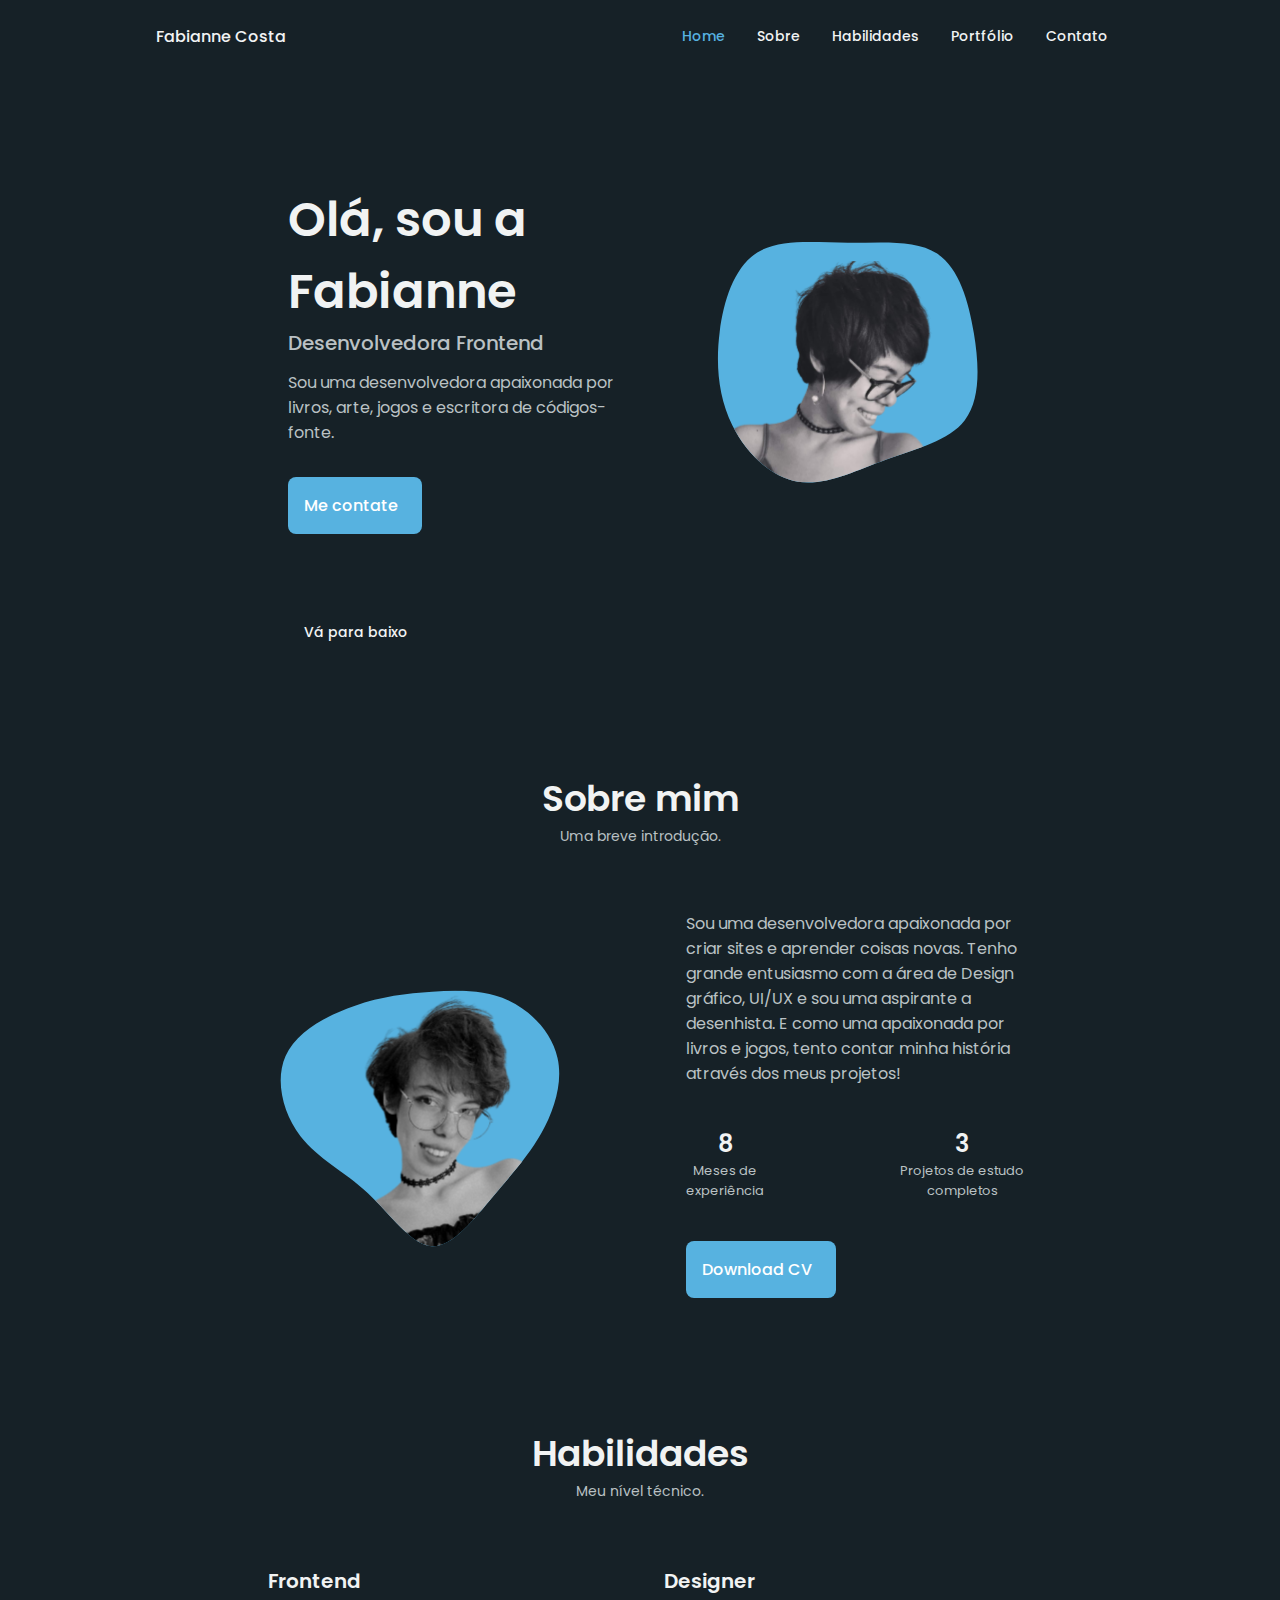
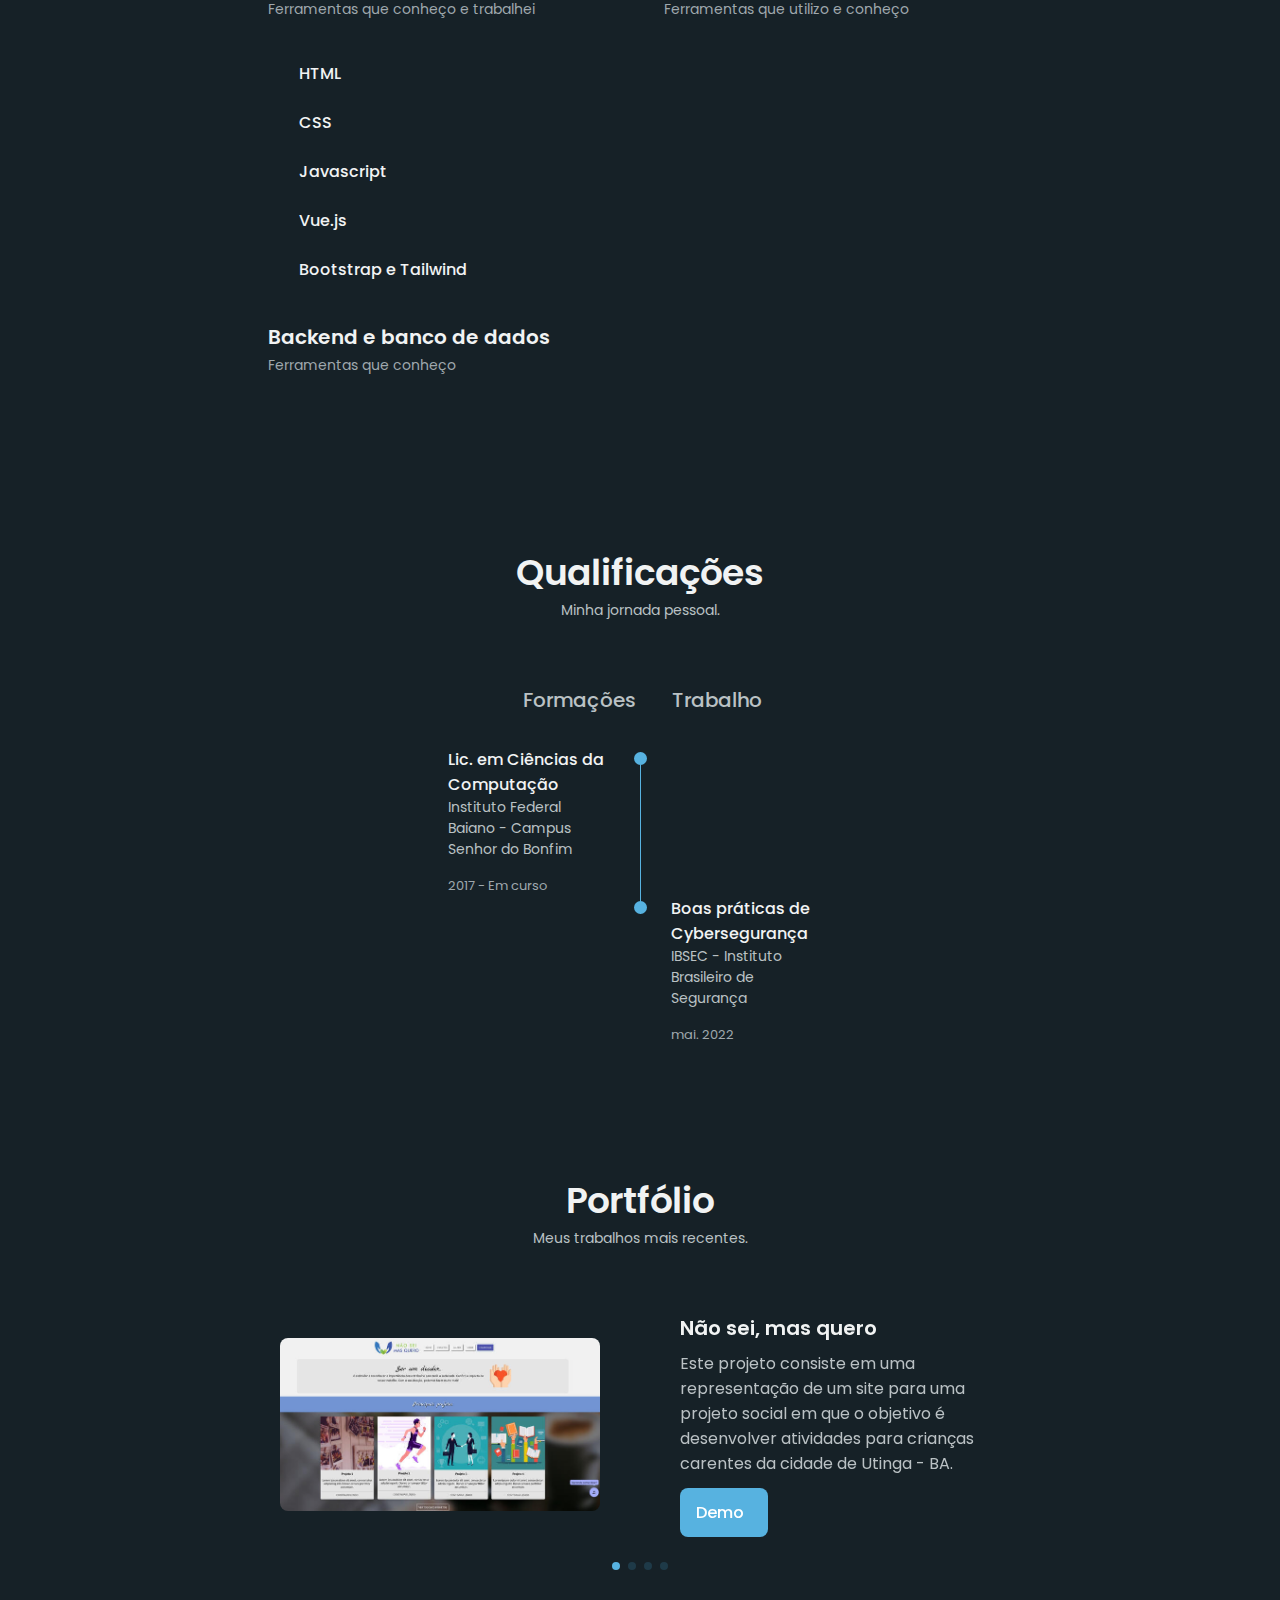
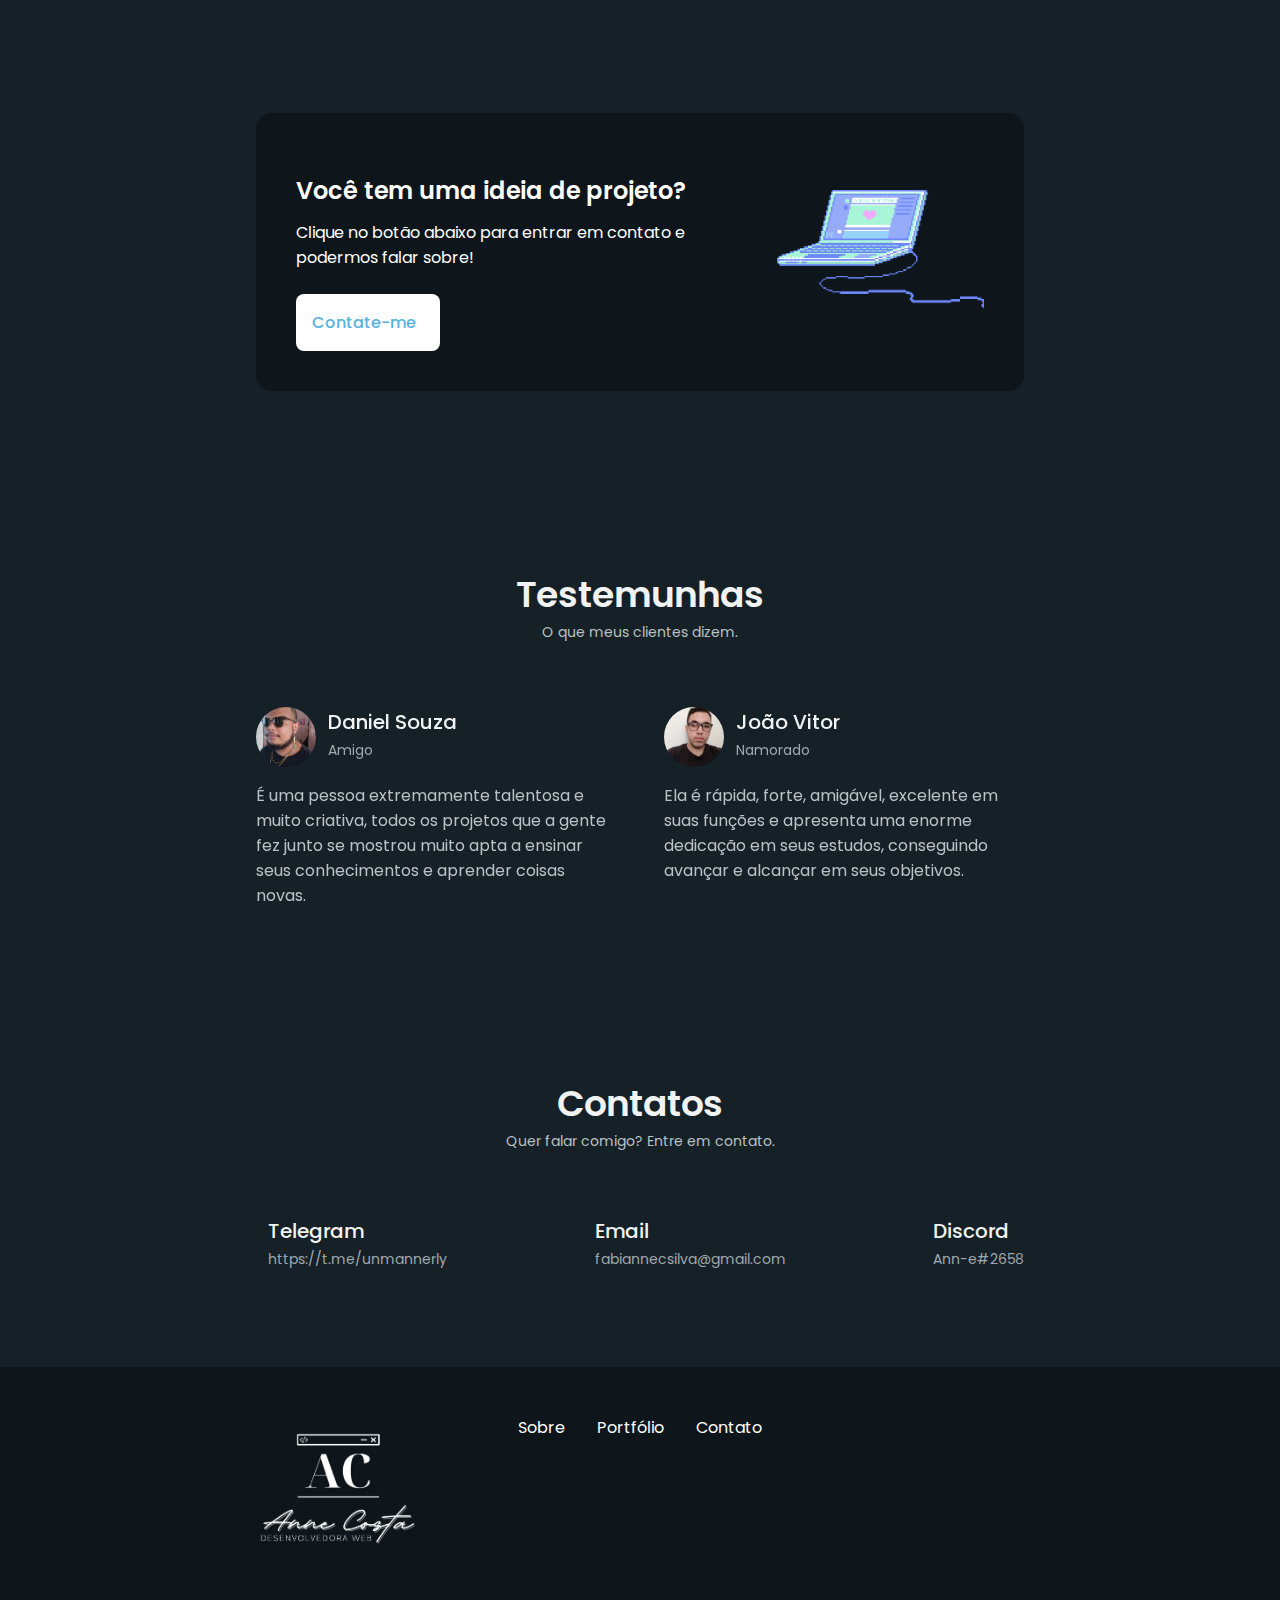
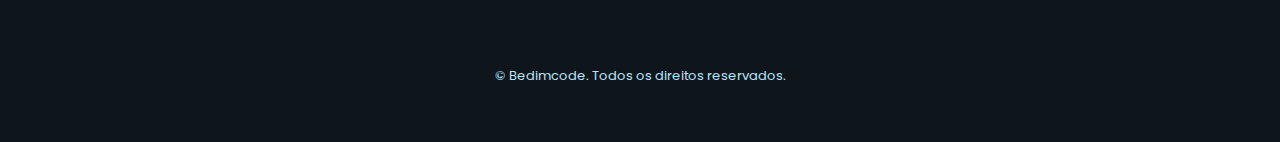
==== index.html @ c566b538 "fix: Atualizando meta tags" ====
<!DOCTYPE html>
    <html lang="pt-br">
    <head>
        <meta charset="UTF-8">
        <title>Anne Costa</title>
        <meta name="description" content="Sou uma desenvolvedora apaixonada por livros, arte, jogos e escritora de códigos-fonte.">

        <!-- Facebook Meta Tags -->
        <meta property="og:title" content="Anne Costa">
        <meta property="og:type" content="website">
        <meta property="og:url" content="https://annecosta.github.com/">
        <meta property="og:image" content="https://i.imgur.com/bu3W9GA.jpg">
        <meta property="og:description" content="Sou uma desenvolvedora apaixonada por livros, arte, jogos e escritora de códigos-fonte.">

        <!-- Twitter Meta Tags -->
        <meta name="twitter:card" content="summary">
        <meta property="twitter:site" content="@annemustlive">
        <meta name="twitter:title" content="Anne Costa">
        <meta name="twitter:description" content="Sou uma desenvolvedora apaixonada por livros, arte, jogos e escritora de códigos-fonte.">
        <meta property="twitter:creator" content="@annemustlive">
        <meta name="twitter:image" content="https://i.imgur.com/bu3W9GA.jpg">      
        
        <link rel="stylesheet" href="https://unicons.iconscout.com/release/v4.0.0/css/line.css">
        <link rel="stylesheet" href="assets/css/swiper-bundle.min.css">
        <link rel="stylesheet" href="assets/css/styles.css">
        <link rel="icon" href="assets/img/diamond.png">
    </head>
    <body>
        <!-- HEADER -->
        <header class="header" id="header">
            <nav class="nav container">
                <a href="#" class="nav__logo">
                    Fabianne Costa
                </a>

                <div class="nav__menu" id="nav-menu">
                    <ul class="nav__list grid">
                        <li class="nav__item">
                            <a href="#home" class="nav__link active-link">
                                <i class="uil uil-estate nav__icon"></i> Home
                            </a>
                        </li>
                        <li class="nav__item">
                            <a href="#about" class="nav__link">
                                <i class="uil uil-user nav__icon"></i> Sobre
                            </a>
                        </li>
                        <li class="nav__item">
                            <a href="#skills" class="nav__link">
                                <i class="uil uil-file-alt nav__icon"></i> Habilidades
                            </a>
                        </li>
                        <li class="nav__item">
                            <a href="#portfolio" class="nav__link">
                                <i class="uil uil-scenery nav__icon"></i> Portfólio
                            </a>
                        </li>
                        <li class="nav__item">
                            <a href="#contact" class="nav__link">
                                <i class="uil uil-message nav__icon"></i> Contato
                            </a>
                        </li>
                    </ul>
                    <i class="uil uil-times nav__close" id="nav-close"></i>
                </div>

                <div class="nav__btns">
                    <i class="uil uil-lamp change-theme" id="theme-button"></i>
                    <div class="nav__toggle" id="nav-toggle">
                        <i class="uil uil-apps"></i>
                    </div>
                </div>
            </nav>
        </header>

        <!-- MAIN -->
        <main class="main">
            <!-- HOME -->
            <section class="home section" id="home">
                <div class="home__container container grid">
                    <div class="home__content grid">
                        <div class="home__social">
                            <a href="https://linkedin.com/in/fabiannecosta" target="_blank" rel="noopener noreferrer" class="home__social-icon">
                                <i class="uil uil-linkedin-alt"></i>
                            </a>
                            <a href="https://github.com/annecosta" target="_blank" rel="noopener noreferrer" class="home__social-icon">
                                <i class="uil uil-github-alt"></i>
                            </a>
                        </div>

                        <div class="home__img">
                            <svg class="home__blob" viewBox="0 0 200 200" xmlns="http://www.w3.org/2000/svg">
                                <defs>
                                    <pattern id="pattern0" height="1" width="1">
                                        <image height="100%" class="home__blob-img" x='8' y='-18' xlink:href="assets/img/me3.png"/>
                                    </pattern>
                                </defs>
                                <g>
                                    <path d="M55.7,-64C69.3,-55,75.3,-34.7,78.7,-14.1C82.1,6.5,82.7,27.3,73,40.1C63.2,53,43,57.7,23.6,64.8C4.2,71.9,-14.4,81.4,-31.4,78.6C-48.4,75.7,-63.8,60.7,-72.4,43.1C-81,25.5,-82.8,5.3,-80.2,-15C-77.7,-35.3,-70.8,-55.8,-56.7,-64.7C-42.6,-73.5,-21.3,-70.9,-0.1,-70.8C21.1,-70.7,42.2,-73,55.7,-64Z" transform="translate(100 100)" /> 
                                </g>
                                <g>
                                    <path fill="url(#pattern0)" d="M55.7,-64C69.3,-55,75.3,-34.7,78.7,-14.1C82.1,6.5,82.7,27.3,73,40.1C63.2,53,43,57.7,23.6,64.8C4.2,71.9,-14.4,81.4,-31.4,78.6C-48.4,75.7,-63.8,60.7,-72.4,43.1C-81,25.5,-82.8,5.3,-80.2,-15C-77.7,-35.3,-70.8,-55.8,-56.7,-64.7C-42.6,-73.5,-21.3,-70.9,-0.1,-70.8C21.1,-70.7,42.2,-73,55.7,-64Z" transform="translate(100 100)" /> 
                                </g>
                            </svg>
                        </div>
                        <div class="home__data">
                            <h1 class="home__title">Olá, sou a Fabianne</h1>
                            <h3 class="home__subtitle">Desenvolvedora Frontend</h3>
                            <p class="home__description"> Sou uma desenvolvedora apaixonada por livros, arte, jogos e escritora de códigos-fonte.</p>
                            <a href="#contact" class="button button--flex">
                                Me contate <i class="uil uil-message button__icon"></i>
                            </a>
                        </div>
                    </div>

                    <div class="home__scroll">
                        <a href="#about" class="home__scroll-button button--flex">
                            <i class="uil uil-mouse-alt home__scroll-mouse"></i>
                            <span class="home__scroll-name">Vá para baixo</span>
                            <i class="uil uil-arrow-down home__scroll-arrow"></i>
                        </a>
                    </div>
                </div>
            </section>

            <!-- ABOUT -->
            <section class="about section" id="about">
                <h2 class="section__title">Sobre mim</h2>
                <span class="section__subtitle">Uma breve introdução.</span>

                <div class="about__container container grid">
                    <!-- <img src="assets/img/me4.png" alt="" class="about__img"> -->
                    <div class="about__img">
                        <svg class="about__img" viewBox="0 0 200 200" xmlns="http://www.w3.org/2000/svg">
                            <defs>
                                <pattern id="blob" height="1" width="1">
                                    <image height="100%" class="about__blob-img" x='30' y='-10' xlink:href="assets/img/meSobre.png"/>
                                </pattern>
                            </defs>
                            <g>
                                <path d="M44.3,-57.4C57.7,-51.2,69.2,-38.7,72.3,-24.6C75.5,-10.4,70.3,5.4,63.1,18.3C55.9,31.2,46.6,41.2,35.7,54.3C24.8,67.4,12.4,83.6,0.5,83C-11.4,82.3,-22.9,64.8,-36.2,52.5C-49.5,40.1,-64.6,33,-74.6,20.1C-84.6,7.1,-89.3,-11.7,-83.1,-25.7C-76.8,-39.7,-59.5,-48.9,-43.8,-54.3C-28.1,-59.8,-14.1,-61.5,0.7,-62.4C15.4,-63.4,30.9,-63.6,44.3,-57.4Z" transform="translate(100 100)" />
                            </g>
                            <g>
                                <path fill="url(#blob)" d="M44.3,-57.4C57.7,-51.2,69.2,-38.7,72.3,-24.6C75.5,-10.4,70.3,5.4,63.1,18.3C55.9,31.2,46.6,41.2,35.7,54.3C24.8,67.4,12.4,83.6,0.5,83C-11.4,82.3,-22.9,64.8,-36.2,52.5C-49.5,40.1,-64.6,33,-74.6,20.1C-84.6,7.1,-89.3,-11.7,-83.1,-25.7C-76.8,-39.7,-59.5,-48.9,-43.8,-54.3C-28.1,-59.8,-14.1,-61.5,0.7,-62.4C15.4,-63.4,30.9,-63.6,44.3,-57.4Z" transform="translate(100 100)" />
                            </g>
                        </svg>
                    </div>

                    <div class="about__data">
                        <p class="about__description"> Sou uma desenvolvedora apaixonada por criar sites e aprender coisas novas. Tenho grande entusiasmo com a área de Design gráfico, UI/UX e sou uma aspirante a desenhista. E como uma apaixonada por livros e jogos, tento contar minha história através dos meus projetos! </p>

                        <div class="about__info">
                            <div>
                                <span class="about__info-title">8</span>
                                <span class="about__info-name">Meses de <br> experiência</span>
                            </div>
                            <div>
                                <span class="about__info-title">3</span>
                                <span class="about__info-name">Projetos de estudo <br> completos</span>
                            </div>
                            <!-- <div>
                                <span class="about__info-title">1</span>
                                <span class="about__info-name">Companhia <br> trabalhadas</span>
                            </div> -->
                        </div>

                        <div class="about__buttons">
                            <a download="" href="assets/pdf/Curriculo-FabianneCosta.pdf" class="button button--flex">
                                Download CV <i class="uil uil-download-alt button__icon"></i>
                            </a>
                        </div>
                    </div>
                </div>
            </section>

            <!-- SKILLS -->
            <section class="skills section" id="skills">
                <h2 class="section__title">Habilidades</h2>
                <span class="section__subtitle">Meu nível técnico.</span>

                <div class="skills__container container grid">
                    <div>
                        <!-- Skills 1 -->
                        <div class="skills__content skills__open">
                            <div class="skills__header">
                               <i class="uil uil-brackets-curly skills__icon"></i>
                               
                               <div>
                                   <h1 class="skills__title">Frontend</h1>
                                   <span class="skills__subtitle">Ferramentas que conheço e trabalhei</span>
                               </div>

                               <i class="uil uil-angle-down skills__arrow"></i>
                            </div>

                            <div class="skills__list grid">
                                <div class="skills__data">
                                    <div class="skills__titles">
                                        <h3 class="skills__name">HTML</h3>
                                        <!-- <span class="skills__number">90%</span> -->
                                    </div>
                                </div>
                                <div class="skills__data">
                                    <div class="skills__titles">
                                        <h3 class="skills__name">CSS</h3>
                                        <!-- <span class="skills__number">90%</span> -->
                                    </div>
                                </div>
                                <div class="skills__data">
                                    <div class="skills__titles">
                                        <h3 class="skills__name">Javascript</h3>
                                        <!-- <span class="skills__number">90%</span> -->
                                    </div>
                                </div>
                                <div class="skills__data">
                                    <div class="skills__titles">
                                        <h3 class="skills__name">Vue.js</h3>
                                        <!-- <span class="skills__number">90%</span> -->
                                    </div>
                                </div>
                                <div class="skills__data">
                                    <div class="skills__titles">
                                        <h3 class="skills__name">Bootstrap e Tailwind</h3>
                                        <!-- <span class="skills__number">90%</span> -->
                                    </div>
                                </div>
                            </div>
                        </div>
                        <!-- Skills 2 -->
                        <div class="skills__content skills__close">
                            <div class="skills__header">
                               <i class="uil uil-server-network skills__icon"></i>
                               
                               <div>
                                   <h1 class="skills__title">Backend e banco de dados</h1>
                                   <span class="skills__subtitle">Ferramentas que conheço</span>
                               </div>

                               <i class="uil uil-angle-down skills__arrow"></i>
                            </div>

                            <div class="skills__list grid">
                                <div class="skills__data">
                                    <div class="skills__titles">
                                        <h3 class="skills__name">Node.js</h3>
                                        <!-- <span class="skills__number">90%</span> -->
                                    </div>
                                </div>
                                <div class="skills__data">
                                    <div class="skills__titles">
                                        <h3 class="skills__name">Git</h3>
                                        <!-- <span class="skills__number">90%</span> -->
                                    </div>
                                </div>
                                <div class="skills__data">
                                    <div class="skills__titles">
                                        <h3 class="skills__name">MySQL/MongoDB</h3>
                                        <!-- <span class="skills__number">90%</span> -->
                                    </div>
                                </div>
                                <div class="skills__data">
                                    <div class="skills__titles">
                                        <h3 class="skills__name">GDScript</h3>
                                        <!-- <span class="skills__number">90%</span> -->
                                    </div>
                                </div>
                            </div>
                        </div>
                    </div>

                    <div>
                        <!-- Skills 3 -->
                        <div class="skills__content skills__close">
                            <div class="skills__header">
                               <i class="uil uil-swatchbook skills__icon"></i>
                               
                               <div>
                                   <h1 class="skills__title">Designer</h1>
                                   <span class="skills__subtitle">Ferramentas que utilizo e conheço</span>
                               </div>

                               <i class="uil uil-angle-down skills__arrow"></i>
                            </div>

                            <div class="skills__list grid">
                                <div class="skills__data">
                                    <div class="skills__titles">
                                        <h3 class="skills__name">Figma</h3>
                                        <!-- <span class="skills__number">90%</span> -->
                                    </div>
                                </div>
                                <div class="skills__data">
                                    <div class="skills__titles">
                                        <h3 class="skills__name">Krita</h3>
                                        <!-- <span class="skills__number">90%</span> -->
                                    </div>
                                </div>
                                <div class="skills__data">
                                    <div class="skills__titles">
                                        <h3 class="skills__name">Photoshop/GIMP</h3>
                                        <!-- <span class="skills__number">90%</span> -->
                                    </div>
                                </div>
                            </div>
                        </div>
                    </div>
                </div>
            </section>

            <!-- QUALIFICATION -->
            <section class="qualification section">
                <h2 class="section__title">Qualificações</h2>
                <span class="section__subtitle">Minha jornada pessoal.</span>
                
                <div class="qualification__container container">
                    <div class="qualification__tabs">
                        <div class="qualification__button button--flex qualification__active" data-target='#education'>
                            <i class="uil uil-graduation-cap qualification__icon"></i>
                            Formações
                        </div>
                        <div class="qualification__button button--flex" data-target='#work'>
                            <i class="uil uil-briefcase-alt qualification__icon"></i>
                            Trabalho
                        </div>
                    </div>

                    <div class="qualification__sections">
                        <!-- Qualif content 1 -->
                        <div class="qualification__content qualification__active" data-content id="education">
                            <!-- Qualif 1 -->
                            <div class="qualification__data">
                                <div>
                                    <h3 class="qualification__title">Lic. em Ciências da Computação</h3>
                                    <span class="qualification__subtitle">Instituto Federal Baiano - Campus Senhor do Bonfim</span>
                                    <div class="qualification__calendar">
                                        <i class="uil uil-calendar-alt"></i>
                                        2017 - Em curso
                                    </div>
                                </div>

                                <div>
                                    <span class="qualification__rounder"></span>
                                    <span class="qualification__line"></span>
                                </div>
                            </div>

                            <!-- Qualif 2 -->
                            <div class="qualification__data">
                                <div></div>
                                
                                <div>
                                    <span class="qualification__rounder"></span>
                                    <!-- <span class="qualification__line"></span> -->
                                </div>

                                <div>
                                    <h3 class="qualification__title">Boas práticas de Cybersegurança</h3>
                                    <span class="qualification__subtitle">IBSEC - Instituto Brasileiro de Segurança</span>
                                    <div class="qualification__calendar">
                                        <i class="uil uil-calendar-alt"></i>
                                        mai. 2022
                                    </div>
                                </div>

                            </div>

                            <!-- Qualif 3 -->
                            <!-- <div class="qualification__data">
                                <div>
                                    <h3 class="qualification__title">Web Development</h3>
                                    <span class="qualification__subtitle">Outro canto ai</span>
                                    <div class="qualification__calendar">
                                        <i class="uil uil-calendar-alt"></i>
                                        20XX-20XX
                                    </div>
                                </div>

                                <div>
                                    <span class="qualification__rounder"></span>
                                    <span class="qualification__line"></span>
                                </div>
                            </div>

                            Qualif 4 
                            <div class="qualification__data">
                                <div></div>

                                <div>
                                    <span class="qualification__rounder"></span>
                                     <span class="qualification__line"></span> 
                                </div>

                                <div>
                                    <h3 class="qualification__title">Teste</h3>
                                    <span class="qualification__subtitle">Outro canto</span>
                                    <div class="qualification__calendar">
                                        <i class="uil uil-calendar-alt"></i>
                                        20XX-20XX
                                    </div>
                                </div>

                                
                            </div> -->
                        </div>

                         <!-- Qualif content 2 -->
                         <div class="qualification__content" data-content id="work">
                            <!-- Qualif 1 -->
                            <div class="qualification__data">
                                <div>
                                    <h3 class="qualification__title">Desenvolvedora Web</h3>
                                    <span class="qualification__subtitle">Troca Créditos</span>
                                    <div class="qualification__calendar">
                                        <i class="uil uil-calendar-alt"></i>
                                        jan. 2020 - set. 2020
                                    </div>
                                </div>

                                <div>
                                    <span class="qualification__rounder"></span>
                                    <span class="qualification__line"></span>
                                </div>
                            </div>
                            <div class="qualification__data">
                                <div></div>

                                <div>
                                    <span class="qualification__rounder"></span>
                                     <!-- <span class="qualification__line"></span>  -->
                                </div>

                                <div>
                                    <h3 class="qualification__title">Projeto de Extensão: Quilombo Digital</h3>
                                    <span class="qualification__subtitle">Instituto Federal Baiano - Campus Senhor do Bonfim</span>
                                    <div class="qualification__calendar">
                                        <i class="uil uil-calendar-alt"></i>
                                        mai. 2021 - dez. 2021
                                    </div>
                                </div>

                                
                            </div>                            

                        </div>
                    </div>
                </div>
            </section>

            <!-- SERVICES -->
            <!-- <section class="services section" id="services">
                <h2 class="section__title">Serviços</h2>
                <span class="section__subtitle">O que eu ofereço</span>

                <div class="services__container container grid">
                     Services 1 
                    <div class="services__content">
                        <div>
                            <i class="uil uil-web-grid services__icon"></i>
                            <h3 class="services__title">UI/UX <br> Designer</h3>
                        </div>

                        <span class="button button--flex button--small button--link services__button">
                            View more 
                            <i class="uil uil-arrow-right button__icon"></i>
                        </span>

                        <div class="services__modal">
                            <div class="services__modal-content">
                                <h4 class="services__modal-title">UI/UX <br> Designer</h4>
                                <i class="uil uil-times services__modal-close"></i>

                                <ul class="services__modal-services grid">
                                    <li class="services__modal-service">
                                        <i class="uil uil-check-circle services__modal-icon"></i>
                                        <p>Desenvolvo a interface de usuário.</p>
                                    </li>
                                    <li class="services__modal-service">
                                        <i class="uil uil-check-circle services__modal-icon"></i>
                                        <p>Desenvolvimento da página Web.</p>
                                    </li>
                                    <li class="services__modal-service">
                                        <i class="uil uil-check-circle services__modal-icon"></i>
                                        <p>Crio a interação UX dos elementos.</p>
                                    </li>
                                    <li class="services__modal-service">
                                        <i class="uil uil-check-circle services__modal-icon"></i>
                                        <p>Posiciono a marca da sua companhia.</p>
                                    </li>
                                </ul>
                            </div>
                        </div>
                    </div>

                    <!-- Services 2 
                    <div class="services__content">
                        <div>
                            <i class="uil uil-arrow services__icon"></i>
                            <h3 class="services__title">Frontend <br> Developer</h3>
                        </div>

                        <span class="button button--flex button--small button--link services__button">
                            View more 
                            <i class="uil uil-arrow-right button__icon"></i>
                        </span>

                        <div class="services__modal">
                            <div class="services__modal-content">
                                <h4 class="services__modal-title">Frontend <br> Developer</h4>
                                <i class="uil uil-times services__modal-close"></i>

                                <ul class="services__modal-services grid">
                                    <li class="services__modal-service">
                                        <i class="uil uil-check-circle services__modal-icon"></i>
                                        <p>Desenvolvo a interface de usuário.</p>
                                    </li>
                                    <li class="services__modal-service">
                                        <i class="uil uil-check-circle services__modal-icon"></i>
                                        <p>Desenvolvimento da página Web.</p>
                                    </li>
                                    <li class="services__modal-service">
                                        <i class="uil uil-check-circle services__modal-icon"></i>
                                        <p>Crio a interação UX dos elementos.</p>
                                    </li>
                                    <li class="services__modal-service">
                                        <i class="uil uil-check-circle services__modal-icon"></i>
                                        <p>Posiciono a marca da sua companhia.</p>
                                    </li>
                                </ul>
                            </div>
                        </div>
                    </div>

                    <!-- Services 3 
                    <div class="services__content">
                        <div>
                            <i class="uil uil-pen services__icon"></i>
                            <h3 class="services__title">Branding <br> Designer</h3>
                        </div>

                        <span class="button button--flex button--small button--link services__button">
                            View more 
                            <i class="uil uil-arrow-right button__icon"></i>
                        </span>

                        <div class="services__modal">
                            <div class="services__modal-content">
                                <h4 class="services__modal-title">Branding <br> Designer</h4>
                                <i class="uil uil-times services__modal-close"></i>

                                <ul class="services__modal-services grid">
                                    <li class="services__modal-service">
                                        <i class="uil uil-check-circle services__modal-icon"></i>
                                        <p>Desenvolvo a interface de usuário.</p>
                                    </li>
                                    <li class="services__modal-service">
                                        <i class="uil uil-check-circle services__modal-icon"></i>
                                        <p>Desenvolvimento da página Web.</p>
                                    </li>
                                    <li class="services__modal-service">
                                        <i class="uil uil-check-circle services__modal-icon"></i>
                                        <p>Crio a interação UX dos elementos.</p>
                                    </li>
                                    <li class="services__modal-service">
                                        <i class="uil uil-check-circle services__modal-icon"></i>
                                        <p>Posiciono a marca da sua companhia.</p>
                                    </li>
                                </ul>
                            </div>
                        </div>
                    </div>
                </div>
            </section> -->

            <!-- PORTFOLIO -->
            <section class="portfolio section" id="portfolio">
                <h2 class="section__title">Portfólio</h2>
                <span class="section__subtitle">Meus trabalhos mais recentes.</span>

                <div class="portfolio__container container swiper">
                    <div class="swiper-wrapper">
                        <!-- Portfolio 1 -->
                        <div class="portfolio__content grid swiper-slide">
                            <img src="assets/img/portfolio1.jpg" alt="" class="portfolio__img">

                            <div class="portfolio__data">
                                <h3 class="portfolio__title">Não sei, mas quero</h3>
                                <p class="portfolio__description">Este projeto consiste em uma representação de um site para uma projeto social em que o objetivo é desenvolver atividades para crianças carentes da cidade de Utinga - BA.</p>
                                <a href="https://annecosta.github.io/Web-Developer/Nao-Sei-Mas-Quero/" class="button button--flex button--small portfolio__button">
                                    Demo
                                    <i class="uil uil-arrow-right button__icon"></i>
                                </a>
                            </div>
                        </div>

                        <!-- Portfolio 2 -->
                        <div class="portfolio__content grid swiper-slide">
                            <img src="assets/img/portfolio2.jpg" alt="" class="portfolio__img">

                            <div class="portfolio__data">
                                <h3 class="portfolio__title">Blog do Midoriya</h3>
                                <p class="portfolio__description">Este projeto foi uma prática de reconstrução do visual, criando uma breve imagem pessoal do personagem representado para fins de estudo</p>
                                <a href="https://annecosta.github.io/Web-Developer/Deku-Website/" class="button button--flex button--small portfolio__button">
                                    Demo
                                    <i class="uil uil-arrow-right button__icon"></i>
                                </a>
                            </div>
                        </div>

                        <!-- Portfolio 3 -->
                        <div class="portfolio__content grid swiper-slide">
                            <img src="assets/img/portfolio3.jpg" alt="" class="portfolio__img">

                            <div class="portfolio__data">
                                <h3 class="portfolio__title">Cafeteria bom gosto</h3>
                                <p class="portfolio__description">Neste projeto, a proposta foi criar um breve e-commerce (apenas com a parte visual) com a inserção de retorno visual para indicar ao usuário em qual card ele está localizado.</p>
                                <a href="https://annecosta.github.io/Web-Developer/Cafeteria/" class="button button--flex button--small portfolio__button">
                                    Demo
                                    <i class="uil uil-arrow-right button__icon"></i>
                                </a>
                            </div>
                        </div>

                        <!-- Portfolio 4 -->
                        <div class="portfolio__content grid swiper-slide">
                            <img src="assets/img/portfolio4.jpg" alt="" class="portfolio__img">

                            <div class="portfolio__data">
                                <h3 class="portfolio__title">Cartão de visita</h3>
                                <p class="portfolio__description">Utilizei este projeto como meio de prática, tanto de centralização de conteúdo, quanto organização de colunas para representação digital de um cartão de visitas.</p>
                                <a href="https://codepen.io/AnneCosta/pen/EoLQQX/" class="button button--flex button--small portfolio__button">
                                    Demo
                                    <i class="uil uil-arrow-right button__icon"></i>
                                </a>
                            </div>
                        </div>
                    </div>

                    <div class="swiper-button-next">
                        <i class="uil uil-angle-right-b swiper-portfolio-icon"></i>
                    </div>
                    <div class="swiper-button-prev">
                        <i class="uil uil-angle-left-b swiper-portfolio-icon"></i>
                    </div>

                    <div class="swiper-pagination"></div>
                </div>
            </section>

            <!-- PROJECT IN MIND -->
            <section class="project section">
                <div class="project__bg">
                    <div class="project__container container grid">
                        <div class="project__data">
                            <h2 class="project__title">Você tem uma ideia de projeto?</h2>
                            <p class="project__description">Clique no botão abaixo para entrar em contato e podermos falar sobre!</p>
                            <a href="#contact" class="button button--flex button--white">
                                Contate-me
                                <i class="uil uil-message project__icon button__icon"></i>
                            </a>
                        </div>

                        <img src="assets/img/image02.gif" alt="Notebook com um coração" class="project__img" />
                    </div>
                </div>
            </section>

            <!-- TESTIMONIAL -->
            <section class="testimonial section">
                <h2 class="section__title">Testemunhas</h2>
                <span class="section__subtitle">O que meus clientes dizem.</span>

                <div class="testimonial__container container swiper">
                    <div class="swiper-wrapper">
                        <!-- Testimonial 1 -->
                        <div class="testimonial__content swiper-slide">
                            <div class="testimonial__data">
                                <div class="testimonial__header">
                                    <img src="assets/img/dan.png" alt="Imagem do Daniel" class="testimonial__img" />

                                    <div>
                                        <h3 class="testimonial__name">Daniel Souza</h3>
                                        <span class="testimonial__client">Amigo</span>
                                    </div>
                                </div>

                                <div>
                                    <i class="uil uil-star testimonial__icon-star"></i>
                                    <i class="uil uil-star testimonial__icon-star"></i>
                                    <i class="uil uil-star testimonial__icon-star"></i>
                                    <i class="uil uil-star testimonial__icon-star"></i>
                                    <i class="uil uil-star testimonial__icon-star"></i>
                                </div>
                            </div>

                            <p class="testimonial__description"> 
                                É uma pessoa extremamente talentosa e muito criativa, todos os projetos que a gente fez junto se mostrou muito apta a ensinar seus conhecimentos e aprender coisas novas. 
                            </p>
                        </div>

                        <!-- Testimonial 2 -->
                        <div class="testimonial__content swiper-slide">
                            <div class="testimonial__data">
                                <div class="testimonial__header">
                                    <img src="assets/img/jo.jpeg" alt="Imagem do João" class="testimonial__img" />

                                    <div>
                                        <h3 class="testimonial__name">João Vitor</h3>
                                        <span class="testimonial__client">Namorado</span>
                                    </div>
                                </div>

                                <div>
                                    <i class="uil uil-star testimonial__icon-star"></i>
                                    <i class="uil uil-star testimonial__icon-star"></i>
                                    <i class="uil uil-star testimonial__icon-star"></i>
                                    <i class="uil uil-star testimonial__icon-star"></i>
                                    <i class="uil uil-star testimonial__icon-star"></i>
                                </div>
                            </div>

                            <p class="testimonial__description"> 
                                Ela é rápida, forte, amigável, excelente em suas funções e apresenta uma enorme dedicação em seus estudos, conseguindo avançar e alcançar em seus objetivos. 
                            </p>
                        </div>

                        <!-- Testimonial 3 -->
                        <div class="testimonial__content swiper-slide">
                            <div class="testimonial__data">
                                <div class="testimonial__header">
                                    <img src="assets/img/kurama.jpg" alt="Imagem do Raffa" class="testimonial__img" />

                                    <div>
                                        <h3 class="testimonial__name">Raffael Petermann</h3>
                                        <span class="testimonial__client">Amigo</span>
                                    </div>
                                </div>

                                <div>
                                    <i class="uil uil-star testimonial__icon-star"></i>
                                    <i class="uil uil-star testimonial__icon-star"></i>
                                    <i class="uil uil-star testimonial__icon-star"></i>
                                    <i class="uil uil-star testimonial__icon-star"></i>
                                    <i class="uil uil-star testimonial__icon-star"></i>
                                </div>
                            </div>

                            <p class="testimonial__description"> 
                                É uma pessoa extremamente profissional, talentosa e muito minuciosa. Sua atenção aos mínimos detalhes é de longe uma das coisas que mais me chamou a atenção. Excelente profissional! 
                            </p>
                        </div>
                    </div>

                    <div class="swiper-pagination swiper-pagination-testimonial"></div>
                </div>
            </section>

            <!-- CONTACT ME -->
            <section class="contact section" id="contact">
                <h2 class="section__title">Contatos</h2>
                <span class="section__subtitle">Quer falar comigo? Entre em contato.</span>

                <div class="contact__container container">
                    <div class="contact__center">
                        <div class="contact__information">
                            <i class="uil uil-telegram-alt contact__icon"></i>

                            <div>
                                <h3 class="contact__title">Telegram</h3>
                                <span class="contact__subtitle">https://t.me/unmannerly</span>
                            </div>
                        </div>

                        <div class="contact__information">
                            <i class="uil uil-envelope contact__icon"></i>

                            <div>
                                <h3 class="contact__title">Email</h3>
                                <span class="contact__subtitle">fabiannecsilva@gmail.com</span>
                            </div>
                        </div>

                        <div class="contact__information">
                            <i class="uil uil-discord contact__icon"></i>

                            <div>
                                <h3 class="contact__title">Discord</h3>
                                <span class="contact__subtitle">Ann-e#2658</span>
                            </div>
                        </div>
                    </div>

                    <!-- <form action="" class="contact__form grid">
                        <div class="contact__inputs grid">
                            <div class="contact__content">
                                <label for="" class="contact__label">Name</label>
                                <input type="text" class="contact__input">
                            </div>

                            <div class="contact__content">
                                <label for="" class="contact__label">Email</label>
                                <input type="email" class="contact__input">
                            </div>
                        </div>

                        <div class="contact__content">
                            <label for="" class="contact__label">Project</label>
                            <input type="text" class="contact__input">
                        </div>

                        <div class="contact__content">
                            <label for="" class="contact__label">Message</label>
                            <textarea name="" id="" cols="0" rows="7" class="contact__input"></textarea>
                        </div>

                        <div>
                            <a href="#" class="button button--flex">
                                Send Message
                                <i class="uil uil-message button__icon"></i>
                            </a>
                        </div>
                    </form> -->
                </div>
            </section>
        </main>

        <!-- FOOTER -->
        <footer class="footer">
            <div class="footer__bg">
                <div class="footer__container container grid">
                    <div>
                        <h1 class="footer__title">
                            <!-- Fabianne -->
                            <img class="footer__img" src="assets/img/AnneCosta-LogoB.png" alt="">
                        </h1>
                        <!-- <span class="footer__subtitle">Frontend developer</span> -->
                    </div>

                    <ul class="footer__links">
                        <li>
                            <a href="#about" class="footer__link">Sobre</a>
                        </li>
                        <li>
                            <a href="#portfolio" class="footer__link">Portfólio</a>
                        </li>
                        <li>
                            <a href="#contact" class="footer__link">Contato</a>
                        </li>
                    </ul>

                    <div class="footer__socials">
                        <a href="https://beacons.ai/annecosta/" target="_blank" rel="noopener noreferrer" class="footer__social">
                            <i class="uil uil-link"></i>
                        </a>

                        <a href="https://instagram.com/annemustlive/" target="_blank" rel="noopener noreferrer" class="footer__social">
                            <i class="uil uil-instagram"></i>
                        </a>

                        <a href="https://twitter.com/annemustlive/" target="_blank" rel="noopener noreferrer" class="footer__social">
                            <i class="uil uil-twitter-alt"></i>
                        </a>
                    </div>
                </div>

                <p class="footer__copy">&copy; Bedimcode. Todos os direitos reservados.</p>
            </div>
        </footer>
        
        <a href="/" class="scrollup" id="scroll-up">
            <i class="uil uil-arrow-up scrollup__icon"></i>
        </a>

        <script src="assets/js/swiper-bundle.min.js"></script>
        <script src="assets/js/main.js"></script>
    </body>
</html>
---- assets/css/styles.css ----
/* GOOGLE FONTS */
@import url("https://fonts.googleapis.com/css2?family=Poppins:wght@400;500;600&display=swap");

/* VARIABLES CSS */
:root {
    --header-height: 3rem;

    /* Colors */
    /* Change favorite color */
    --hue-color: 200; 

    /* HSL color mode */
    --first-color: hsl(var(--hue-color), 69%, 61%);
    --first-color-second: hsl(var(--hue-color), 30%, 8%);
    --first-color-alt: hsl(var(--hue-color), 57%, 53%);
    --first-color-lighter: hsl(var(--hue-color), 92%, 85%);
    --title-color: hsl(var(--hue-color), 8%, 95%);
    --text-color: hsl(var(--hue-color), 8%, 75%);
    --text-color-light: hsl(var(--hue-color), 8%, 65%);
    --input-color: hsl(var(--hue-color), 29%, 16%);
    --body-color: hsl(var(--hue-color), 28%, 12%);
    --container-color: hsl(var(--hue-color), 29%, 16%);
    --scroll-bar-color: hsl(var(--hue-color), 12%, 48%);
    --scroll-thumb-color: hsl(var(--hue-color), 12%, 36%);

    /* Font and typography */
    --body-font: 'Poppins', sans-serif;

    /* .5rem = 8px, 1rem = 16px, 1.5rem = 24px ... */
    --big-font-size: 2rem;
    --h1-font-size: 1.5rem;
    --h2-font-size: 1.25rem;
    --h3-font-size: 1.125rem;
    --normal-font-size: .938rem;
    --small-font-size: .813rem;
    --smaller-font-size: .75rem;

    /* Font weight */
    --font-medium: 500;
    --font-semi-bold: 600;

    /* Margenes Bottom */
    /* .25rem = 4px, .5rem = 8px, .75rem = 12px ... */
    --mb-0-25: .25rem;
    --mb-0-5: .5rem;
    --mb-0-75: .75rem;
    --mb-1: 1rem;
    --mb-1-5: 1.5rem;
    --mb-2: 2rem;
    --mb-2-5: 2.5rem;
    --mb-3: 3rem;

    /* z index */
    --z-tooltip: 10;
    --z-fixed: 100;
    --z-modal: 1000;
}

/* Font size for large devices */
@media screen and (min-width: 968px) {
    :root {
        --big-font-size: 3rem;
        --h1-font-size: 2.25rem;
        --h2-font-size: 1.5rem;
        --h3-font-size: 1.25rem;
        --normal-font-size: 1rem;
        --small-font-size: .875rem;
        --smaller-font-size: .813rem;
    }
}

/* Variables White theme */
body.white-theme{
  /* HSL color mode */
  --first-color-second: hsl(var(--hue-color), 69%, 61%);
  --title-color: hsl(var(--hue-color), 8%, 15%);
  --text-color: hsl(var(--hue-color), 8%, 45%);
  --input-color: hsl(var(--hue-color), 70%, 96%);
  --body-color: hsl(var(--hue-color), 60%, 99%);
  --container-color: #fff;
  --scroll-bar-color: hsl(var(--hue-color), 12%, 90%);
  --scroll-thumb-color: hsl(var(--hue-color), 12%, 80%);
}

/* Button Dark/Light */
nav__btns{
  display: flex;
  align-items: center;
}

.change-theme{
  font-size: 1.25rem;
  color: var(--title-color);
  margin-right: var(--mb-1);
  cursor: pointer;
}

.change-theme:hover{
  color: var(--first-color);
}

/* BASE */
* {
  box-sizing: border-box;
  padding: 0;
  margin: 0;
}

html {
  scroll-behavior: smooth;
}

body {
  margin: 0 0 var(--header-height) 0;
  font-family: var(--body-font);
  font-size: var(--normal-font-size);
  background-color: var(--body-color);
  color: var(--text-color);
}

h1, h2, h3, h4 {
  color: var(--title-color);
  font-weight: var(--font-semi-bold);
}

ul {
  list-style: none;
}

a {
  text-decoration: none;
}

img {
  max-width: 100%;
  height: auto;
}

/* REUSABLE CSS CLASSES */
.section {
  padding: 2rem 0 4rem;
}

.section__title {
  font-size: var(--h1-font-size);
  color: var(--title-color);
}

.section__subtitle {
  display: block;
  font-size: var(--small-font-size);
  margin-bottom: var(--mb-3);
}

.section__title, 
.section__subtitle {
  text-align: center;
}

/* LAYOUT */
.container {
  max-width: 768px;
  margin-left: var(--mb-1-5);
  margin-right: var(--mb-1-5);
}

.grid {
  display: grid;
  gap: 1.5rem;
}

.header {
  width: 100%;
  position: fixed;
  bottom: 0;
  left: 0;
  z-index: var(--z-fixed);
  background-color: var(--body-color);
}

/* NAV */
.nav{
  max-width: 968px;
  height: var(--header-height);
  display: flex;
  justify-content: space-between;
  align-items: center;
}

.nav__logo,
.nav__toggle{
  color: var(--title-color);
  font-weight: var(--font-medium);
}

.nav__logo:hover{
  color: var(--first-color);
}

.nav__toggle{
  font-size: 1.1rem;
  cursor: pointer;
}

.nav__toggle:hover{
  color: var(--first-color);
}

@media screen and (max-width: 767px){
  .nav__menu{
    position: fixed;
    bottom: -100%;
    left: 0;
    width: 100%;
    background-color: var(--body-color);
    padding: 2rem 1.5rem 4rem;
    box-shadow: 0 -1px 4px rgba(0,0,0,.15);
    border-radius: 1.5rem 1.5rem 0 0;
    transition: .3s;
  }
}

.nav__list{
  grid-template-columns: repeat(3, 1fr);
  gap: 2rem;
}

.nav__link{
  display: flex;
  flex-direction: column;
  align-items: center;
  font-size: var(--small-font-size);
  color: var(--title-color);
  font-weight: var(--font-medium);
}

.nav__link:hover{
  color: var(--first-color);
}

.nav__icon{
  font-size: 1.2rem;
}

.nav__close{
  position: absolute;
  right: 1.3rem;
  bottom: .5rem;
  font-size: 1.5rem;
  cursor: pointer;
  color: var(--first-color);
}

.nav__close:hover{
  color: var(--first-color-alt);
}

.nav__btns{
  display: flex;
}

/* show menu */
.show-menu{
  bottom: 0;
}

/* Active link */
.active-link{
  color: var(--first-color);
}

/* Change background header */
.scroll-header{
  box-shadow: 0 -1px 4px rgba(0,0,0,.15);
}

/* HOME */
.home__container{
  gap: 1rem;
}

.home__content{
  grid-template-columns: .5fr 3fr;
  padding-top: 3.5rem;
  align-items: center;
}

.home__social{
  display: grid;
  grid-template-columns: max-content;
  row-gap: 1rem;
}

.home__social-icon{
  font-size: 1.2rem;
  color: var(--first-color);
}

.home__social-icon:hover{
  color: var(--first-color-alt);
}

.home__blob{
  width: 300px;
  fill: var(--first-color);
}

.home__blob-img{
  width: 140px;
}

.home__data{
  grid-column: 1/3;
}

.home__title{
  font-size: var(--big-font-size);
}

.home__subtitle{
  font-size: var(--h3-font-size);
  color: var(--text-color);
  font-weight: var(--font-medium);
  margin-bottom: var(--mb-0-75);
}

.home__description{
  margin-bottom: var(--mb-2);
}

.home__scroll{
  display: none;
}

.home__scroll-button{
  color: var(--first-color);
  transition: .3s;
}

.home__scroll-button:hover{
  transform: translateY(.25rem);
}

.home__scroll-mouse{
  font-size: 2rem;
}

.home__scroll-name{
  font-size: var(--small-font-size);
  color: var(--title-color);
  font-weight: var(--font-medium);
  margin-right: var(--mb-0-25);
}

.home__scroll-arrow{
  font-size: 1.25rem;
}

/* BUTTONS */
.button{
  display: inline-block;
  background-color: var(--first-color);
  color: #fff;
  padding: 1rem;
  border-radius: .5rem;
  font-weight: var(--font-medium);
}

.button:hover{
  background-color: var(--first-color-alt);
}

.button__icon{
  font-size: 1.25rem;
  margin-left: var(--mb-0-5);
  transition: .3s;
}

.button--white{
  background-color: #fff;
  color: var(--first-color);
}

.button--white:hover{
  background-color: #fff;
}

.button--flex{
  display: inline-flex;
  align-items: center;
}

.button--small{
  padding: .75rem 1rem;
}

.button--link{
  padding: 0;
  background-color: transparent;
  color: var(--first-color);
}

.button--link:hover{
  background-color: transparent;
  color: var(--first-color-alt);
}

/* ABOUT */
.about__blob{
  width: 200px;
  
}

.about__blob-img{
  width: 120px;
  filter: brightness(1.2) saturate(0) contrast(1.1);
}

.about__img{
  width: 300px;
  fill: var(--first-color);
  /* border-radius: .5rem; */
  justify-self: center;
  align-self: center;
}

.about__description{
  text-align: center;
  margin-bottom: var(--mb-2-5);
}

.about__info{
  display: flex;
  justify-content: space-evenly;
  margin-bottom: var(--mb-2-5);
}

.about__info-title{
  font-size: var(--h2-font-size);
  font-weight: var(--font-semi-bold);
  color: var(--title-color);
}

.about__info-name{
  font-size: var(--smaller-font-size);
}

.about__info-title,
.about__info-name{
  display: block;
  text-align: center;
}

.about__buttons{
  display: flex;
  justify-content: center;
}

/* SKILLS */
.skills__container{
  row-gap: 0;
}

.skills__header{
  display: flex;
  align-items: center;
  margin-bottom: var(--mb-2-5);
  cursor: pointer;
}

.skills__icon,
.skills__arrow{
  font-size: 2rem;
  color: var(--first-color);
}

.skills__icon{
  margin-right: var(--mb-0-75);
}

.skills__title{
  font-size: var(--h3-font-size);
}

.skills__subtitle{
  font-size: var(--small-font-size);
  color: var(--text-color-light);
}

.skills__arrow{
  margin-left: auto;
  transition: .4s;
}

.skills__list{
  row-gap: 1.5rem;
  padding-left: 2.7rem;
}

.skills__titles{
  display: flex;
  justify-content: space-between;
}

.skills__name{
  font-size: var(--normal-font-size);
  font-weight: var(--font-medium);
}

.skills__close .skills__list{
  height: 0;
  overflow: hidden;
}

.skills__open .skills__list{
  height: max-content;
  margin-bottom: var(--mb-2-5);
}

.skills__open .skills__arrow{
  transform: rotate(-180deg);
}

/* QUALIFICATION */
.qualification__tabs{
  display: flex;
  justify-content: space-evenly;
  margin-bottom: var(--mb-2);
}

.qualification__button{
  font-size: var(--h3-font-size);
  font-weight: var(--font-medium);
  cursor: pointer;
}

.qualification__button:hover{
  color: var(--first-color);
}

.qualification__icon{
  font-size: 1.8rem;
  margin-right: var(--mb-0-25);
}

.qualification__data{
  display: grid;
  grid-template-columns: 1fr max-content 1fr;
  column-gap: 1.5rem;
}

.qualification__title{
  font-size: var(--normal-font-size);
  font-weight: var(--font-medium);
}

.qualification__subtitle{
  display: inline-block;
  font-size: var(--small-font-size);
  margin-bottom: var(--mb-1);
}

.qualification__calendar{
  font-size: var(--smaller-font-size);
  color: var(--text-color-light);
}

.qualification__rounder{
  display: inline-block;
  width: 13px;
  height: 13px;
  background-color: var(--first-color);
  border-radius: 50%;
}

.qualification__line{
  display: block;
  width: 1px;
  height: 100%;
  background-color: var(--first-color);
  transform: translate(6px, -7px);
}

.qualification [data-content]{
  display: none;
}

.qualification__active[data-content]{
  display: block;
}

.qualification__button .qualification__active{
  color: var(--first-color);
}

.qualification__tech{
  border-bottom: 3px solid var(--first-color-alt);
  border-radius: .2rem;
}

/* SERVICES */
.services__container{
  gap: 1.5rem;
  grid-template-columns: repeat(2, 1fr);
}

.services__content{
  position: relative;
  background-color: var(--container-color);
  padding: 3.5rem .5rem 1.25rem 1.5rem;
  border-radius: .25rem;
  box-shadow: 0 2px 4px rgba(0,0,0,.15);
  transition: .3s;
}

.services__content:hover{
  box-shadow: 0 4px 8px rgba(0,0,0,.15);
}

.services__icon{
  display: block;
  font-size: 1.5rem;
  color: var(--first-color);
  margin-bottom: var(--mb-1);
}

.services__title{
  font-size: var(--h3-font-size);
  margin-bottom: var(--mb-1);
  font-weight: var(--font-medium);
}

.services__button{
  cursor: pointer;
  font-size: var(--small-font-size);
}

.services__button:hover .button__icon{
  transform: translateX(.25rem);
}

.services__modal{
  position: fixed;
  top: 0;
  left: 0;
  right: 0;
  bottom: 0;
  background-color: rgba(0,0,0,.5);
  display: flex;
  align-items: center;
  justify-content: center;
  padding: 0 1rem;
  z-index: var(--z-modal);
  opacity: 0;
  visibility: hidden;
  transition: .3s
}

.services__modal-content{
  position: relative;
  background-color: var(--container-color);
  padding: 1.5rem;
  border-radius: .5rem;
}

.services__modal-services{
  row-gap: 1rem;
}

.services__modal-service{
  display: flex;
}

.services__modal-title{
  font-size: var(--h3-font-size);
  font-weight: var(--font-medium);
  margin-bottom: var(--mb-1-5);
}

.services__modal-close{
  position: absolute;
  top: 1rem;
  right: 1rem;
  font-size: 1.5rem;
  color: var(--first-color);
  cursor: pointer;
}

.services__modal-icon{
  color: var(--first-color);
  margin-right: var(--mb-0-25);
}

/* Active Modal */
.active-modal{
  opacity: 1;
  visibility: visible;
}

/* PORTFOLIO */
.portfolio__container{
  overflow: initial;
}

.portfolio__content{
  padding: 0 1.5rem;
}

.portfolio__img{
  width: 265px;
  border-radius: .5rem;
  justify-self: center;
}

.portfolio__title{
  font-size: var(--h3-font-size);
  margin-bottom: var(--mb-0-5);
}

.portfolio__description{
  margin-bottom: var(--mb-0-75);
}

.portfolio__button:hover .button__icon{
  transform: translateX(.25rem);
}

.swiper-button-prev::after,
.swiper-button-next::after{
  content: '';
}

.swiper-portfolio-icon{
  font-size: 2rem;
  color: var(--first-color);
}

.swiper-button-prev{
  left: -.5rem;
}

.swiper-button-next{
  right: -.5rem;
}

.swiper-horizontal > .swiper-pagination-bullets{
  bottom: -2.5rem;
}

.swiper-pagination-bullet{
  background-color: var(--first-color-alt);
}

.swiper-pagination-bullet-active{
  background-color: var(--first-color);
}

.swiper-button-prev,
.swiper-button-next,
.swiper-pagination-bullets{
  outline: none;
}

/* PROJECT IN MIND */
.project{
  text-align: center;
}

.project__bg{
  background-color: var(--first-color-second);
  padding-top: 3rem;
  padding-bottom: 3rem;
}

.project__title{
  font-size: var(--h2-font-size);
  margin-bottom: var(--mb-0-75);
}

.project__description{
  margin-bottom: var(--mb-1-5);
}

.project__title,
.project__description{
  color: #fff;
}

.project__img{
  width: 232px;
  justify-self: center;
}

/* TESTIMONIAL */
.testimonial__data,
.testimonial__header{
  display: flex;
}

.testimonial__data{
  justify-content: space-between;
  margin-bottom: var(--mb-1);
}

.testimonial__img{
  width: 60px;
  height: 60px;
  border-radius: 50%;
  margin-right: var(--mb-0-75);
}

.testimonial__name{
  font-size: var(--h3-font-size);
  font-weight: var(--font-medium);
}

.testimonial__client{
  font-size: var(--small-font-size);
  color: var(--text-color-light);
}

.testimonial__description{
  margin-bottom: var(--mb-2-5);
}

.testimonial__icon-star{
  color: var(--first-color);
}

.swiper-container .swiper-pagination-testimonial{
  bottom: 0;
}

/* CONTACT ME */
.contact__container{
  row-gap: 3rem;
}

.contact__information{
  display: flex;
  margin-bottom: var(--mb-2);
}

.contact__icon{
  font-size: 2rem;
  color: var(--first-color);
  margin-right: var(--mb-0-75);
}

.contact__title{
  font-size: var(--h3-font-size);
  font-weight: var(--font-medium);
}

.contact__subtitle{
  font-size: var(--small-font-size);
  color: var(--text-color-light);
}

.contact__content{
  background-color: var(--input-color);
  border-radius: .5rem;
  padding: .75rem 1rem .75rem;
}

.contact__label{
  font-size: var(--smaller-font-size);
  color: var(--title-color);
}

.contact__input{
  width: 100%;
  background-color: var(--input-color);
  color: var(--text-color);
  font-family: var(--body-font);
  font-size: var(--normal-font-size);
  border: solid var(--first-color-lighter);
  border-width: 1px 0 0 0;
  outline: none;
  padding: .25rem .5rem .5rem 0;
}

textarea{
  resize: none;
}

/* FOOTER */
.footer{
  padding-top: 2rem;
}

.footer__container{
  row-gap: 3.5rem;
}

.footer__bg{
  background-color: var(--first-color-second);
  padding: 2rem 0 3rem;
}

.footer__title{
  font-size: var(--h1-font-size);
  margin-bottom: var(--mb-0-25);
}

.footer__img{
  width: 10rem;
  justify-self: center;
  align-self: center;
}

.footer__subtitle{
  font-size: var(--small-font-size);
}

.footer__links{
  display: flex;
  flex-direction: column;
  row-gap: 1.5rem;
}

.footer__link:hover{
  color: var(--first-color-lighter);
}

.footer__social{
  font-size: 1.25rem;
  margin-right: var(--mb-1-5);
}

.footer__social:hover{
  color: var(--first-color-lighter);
}

.footer__copy{
  font-size: var(--smaller-font-size);
  text-align: center;
  color: var(--first-color-lighter);
  margin-top: var(--mb-3);
}

.footer__title,
.footer__subtitle,
.footer__link,
.footer__social{
  color: #fff;
}

/* SCROLL UP */
.scrollup{
  position: fixed;
  right: 1rem;
  bottom: -20%;
  background-color: var(--first-color);
  opacity: .8;
  padding: 0 .3rem;
  border-radius: .4rem;
  z-index: var(--z-tooltip);
  transition: .4s;
}

.scrollup:hover{
  background-color: var(--first-color-alt);
}

.scrollup__icon{
  font-size: 1.5rem;
  color: #FFF;
}

/* Show scroll */
.show-scroll{
  bottom: 5rem;
}

/* SCROLL BAR */
::-webkit-scrollbar{
  width: .60rem;
  background-color: var(--scroll-bar-color);
  border-radius: .5rem;
}

::-webkit-scrollbar-thumb{
  background-color: var(--scroll-thumb-color);
  border-radius: .5rem;
}

/* MEDIA QUERIES */
/* For small devices */
@media screen and (max-width: 350px) {
  .container {
    margin-left: var(--mb-1);
    margin-right: var(--mb-1);
  }
  .nav__menu {
    padding: 2rem .25rem 4rem;
  }
  .nav__list {
    column-gap: 0;
  }
  .home__content {
    grid-template-columns: .25fr 3fr;
  }
  .home__blob {
    width: 180px;
  }
  .skills__title {
    font-size: var(--normal-font-size);
  }
  .qualification__data {
    gap: .5rem;
  }
  .services__container {
    grid-template-columns: max-content;
    justify-content: center;
  }
  .services__content {
    padding-right: 3.5rem;
  }
  .services__modal {
    padding: 0 .5rem;
  }
  .project__img {
    width: 200px;
  }
  .testimonial__data, .testimonial__header {
    flex-direction: column;
    align-items: center;
  }
  .testimonial__img {
    margin-right: 0;
    margin-bottom: var(--mb-0-25);
  }
  .testimonial__data, .testimonial__description {
    text-align: center;
  }
}

/* For medium devices */
@media screen and (min-width: 568px) {
  .home__content {
    grid-template-columns: max-content 1fr 1fr;
  }
  .home__data {
    grid-column: initial;
  }
  .home__img {
    order: 1;
    justify-self: center;
  }
  .about__container,
  .skills__container,
  .portfolio__content,
  .project__container,
  .contact__container,
  .footer__container {
    grid-template-columns: repeat(2, 1fr);
  }
  .qualification__sections {
    display: grid;
    grid-template-columns: .6fr;
    justify-content: center;
  }
}

@media screen and (min-width: 768px) {
  .container {
    margin-left: auto;
    margin-right: auto;
  }
  body {
    margin: 0;
  }
  .section {
    padding: 6rem 0 2rem;
  }
  .section__subtitle {
    margin-bottom: 4rem;
  }
  .header {
    top: 0;
    bottom: initial;
  }
  .header,
  .main,
  .footer__container {
    padding: 0 1rem;
  }
  .nav {
    height: calc(var(--header-height) + 1.5rem);
    column-gap: 1rem;
  }
  .nav__icon, .nav__close, .nav__toggle {
    display: none;
  }
  .nav__list {
    display: flex;
    column-gap: 2rem;
  }
  .nav__menu {
    margin-left: auto;
  }
  .change-theme {
    margin: 0;
  }
  .home__container {
    row-gap: 5rem;
  }
  .home__content {
    padding-top: 5.5rem;
    column-gap: 2rem;
  }
  .home__blob {
    width: 270px;
  }
  .home__scroll {
    display: block;
  }
  .home__scroll-button {
    margin-left: 3rem;
  }
  .about__container {
    column-gap: 5rem;
  }
  .about__img {
    width: 350px;
  }
  .about__description {
    text-align: initial;
  }
  .about__info {
    justify-content: space-between;
  }
  .about__buttons {
    justify-content: initial;
  }
  .qualification__tabs {
    justify-content: center;
  }
  .qualification__button {
    margin: 0 var(--mb-1);
  }
  .qualification__sections {
    grid-template-columns: .5fr;
  }
  .services__container {
    grid-template-columns: repeat(3, 218px);
    justify-content: center;
  }
  .services__icon {
    font-size: 2rem;
  }
  .services__content {
    padding: 6rem 0 2rem 2.5rem;
  }
  .services__modal-content {
    width: 450px;
  }
  .portfolio__img {
    width: 320px;
  }
  .portfolio__content {
    align-items: center;
  }
  .project {
    text-align: initial;
  }
  .project__bg {
    background: none;
  }
  .project__container {
    background-color: var(--first-color-second);
    border-radius: 1rem;
    padding: 3rem 2.5rem 2.5rem;
    grid-template-columns: 1fr max-content;
    column-gap: 3rem;
  }
  .project__data {
    padding-top: .8rem;
  }
  .contact__center{
    width: 100%;
    display: flex;
    justify-content: space-between;
  }
  .footer__container {
    grid-template-columns: repeat(3, 1fr);
  }
  .footer__bg {
    padding: 3rem 0 3.5rem;
  }
  .footer__links {
    flex-direction: row;
    column-gap: 2rem;
  }
  .footer__socials {
    justify-self: flex-end;
  }
  .footer__copy {
    margin-top: 4.5rem;
  }
}

/* For large devices */
@media screen and (min-width: 1024px) {
  .header,
  .main,
  .footer__container {
    padding: 0;
  }
  .home__blob {
    width: 320px;
  }
  .home__social {
    transform: translateX(-6rem);
  }
  .services__container {
    grid-template-columns: repeat(3, 238px);
  }
  .portfolio__content {
    column-gap: 5rem;
  }
  .swiper-portfolio-icon {
    font-size: 3.5rem;
  }
  .swiper-button-prev {
    left: -3.5rem;
  }
  .swiper-button-next {
    right: -3.5rem;
  }
  .swiper-container-horizontal > .swiper-pagination-bullets {
    bottom: -4.5rem;
  }
  .contact__form {
    width: 460px;
  }
  .contact__inputs {
    grid-template-columns: repeat(2, 1fr);
  }
}
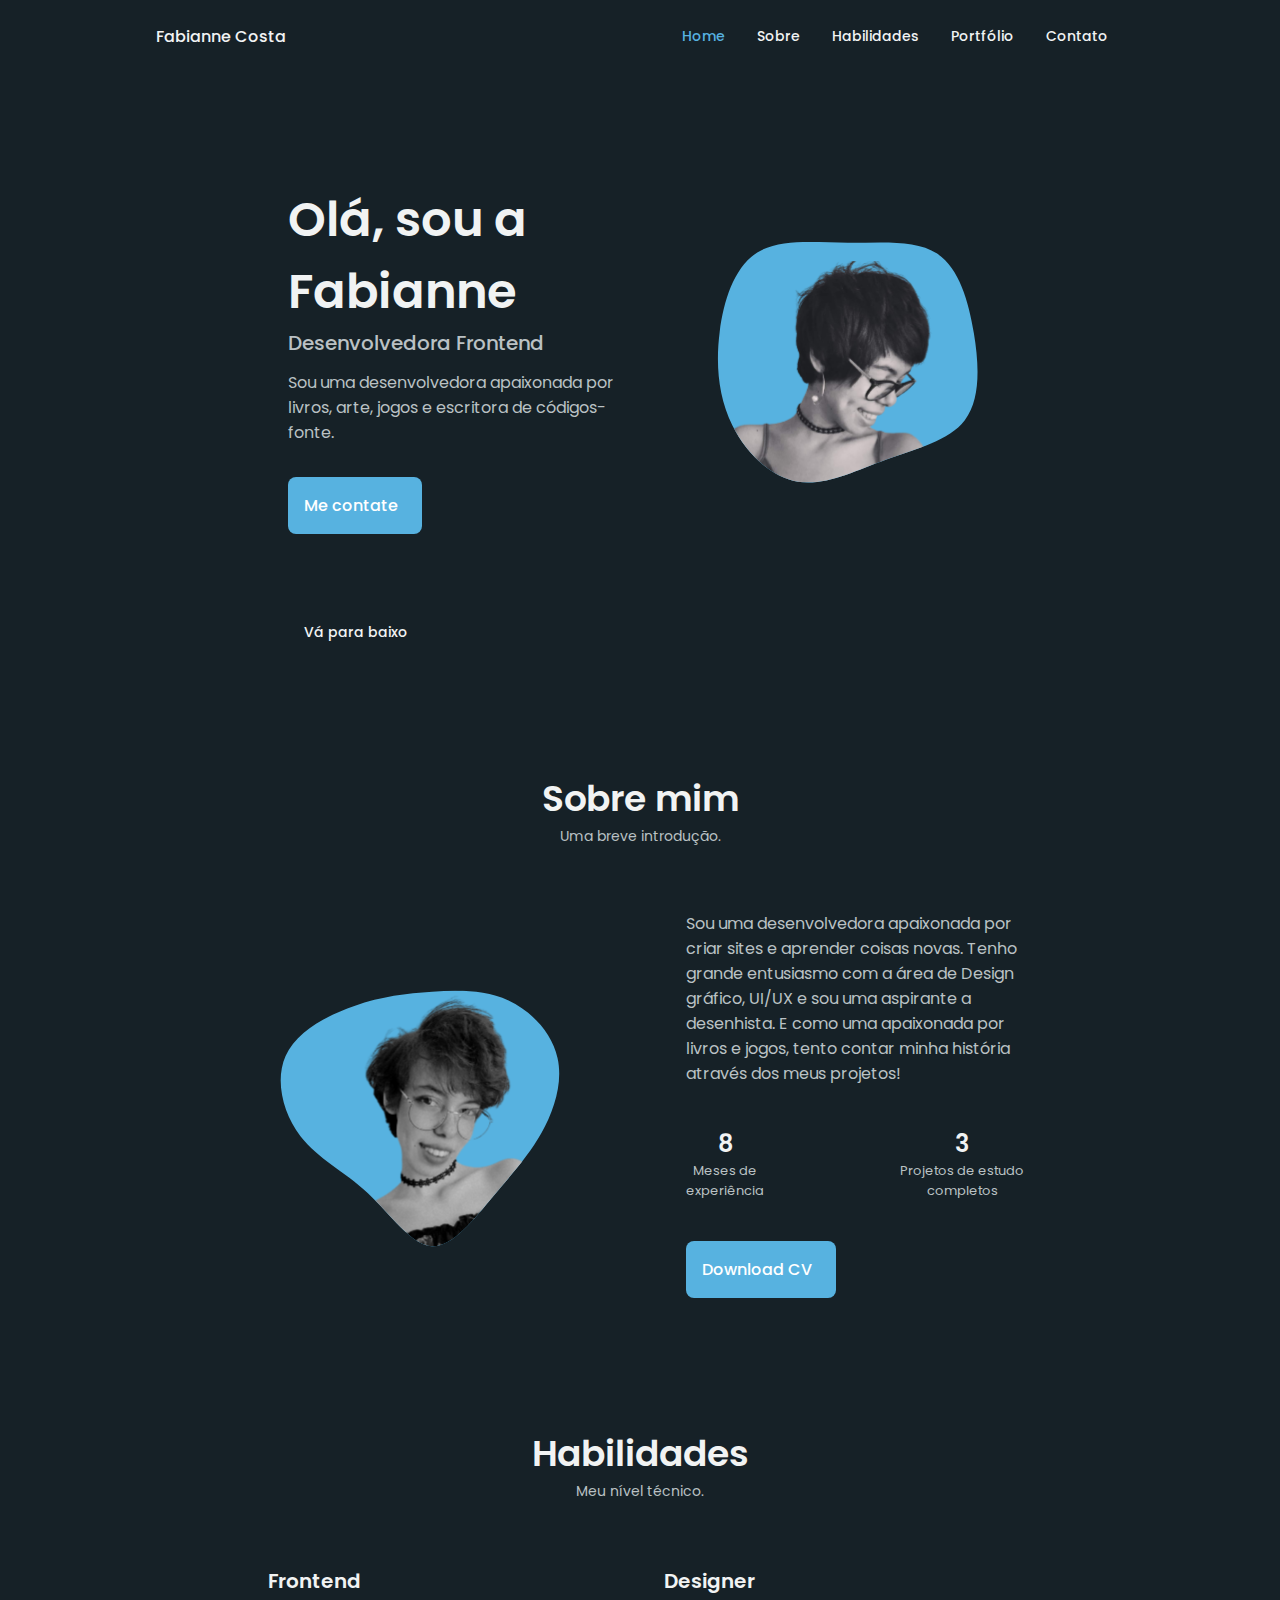
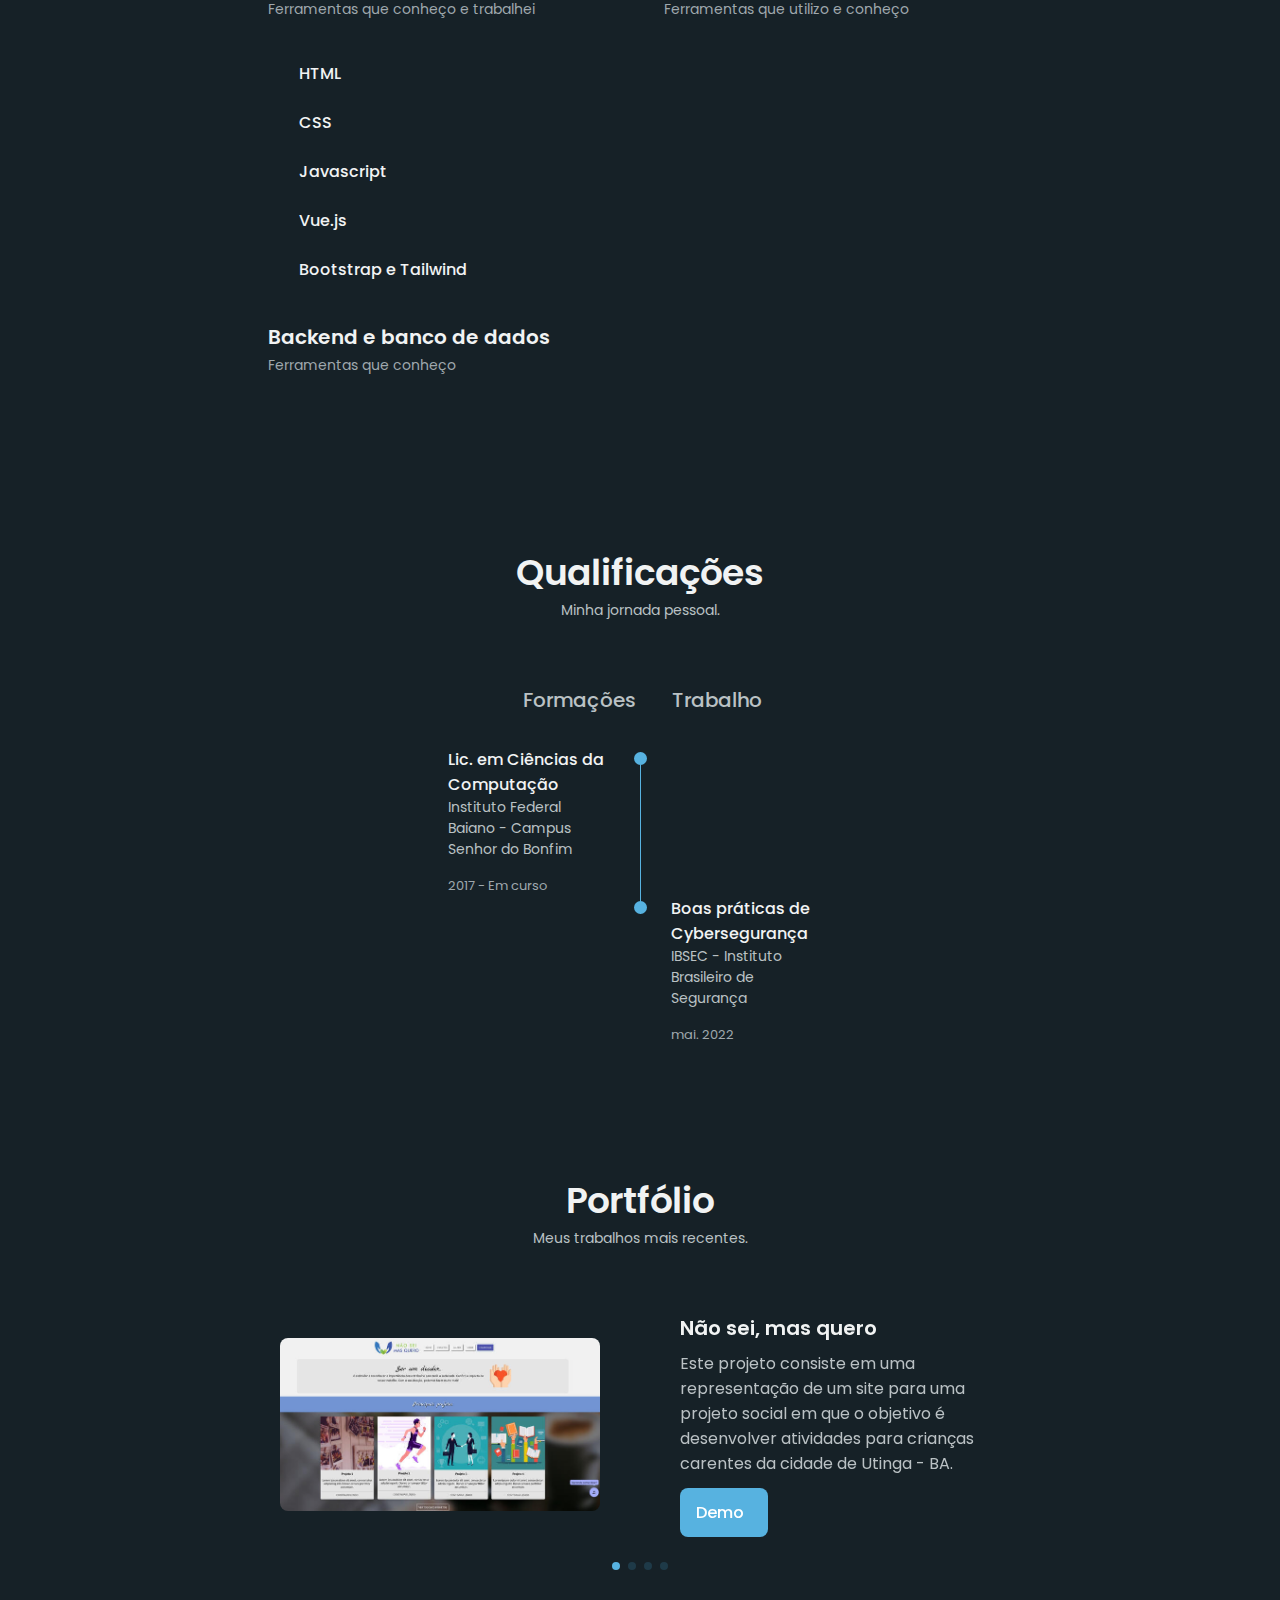
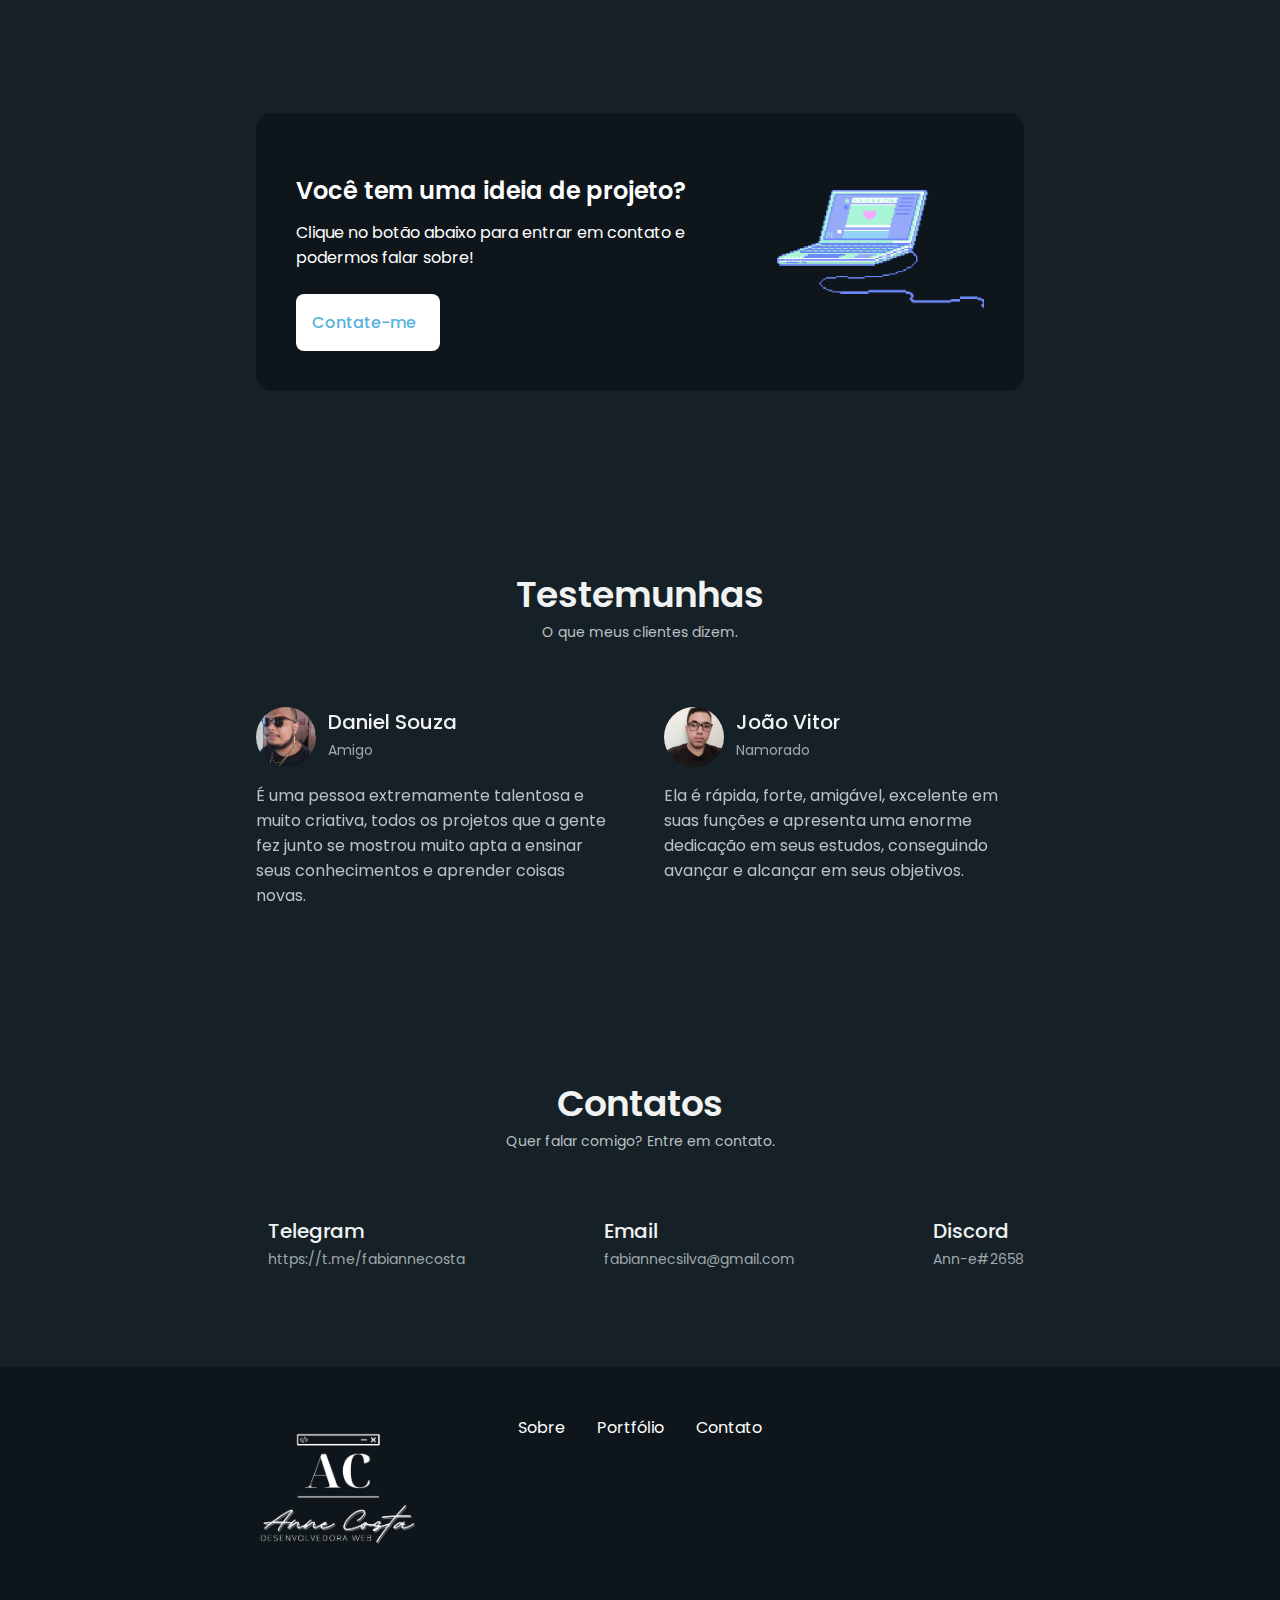
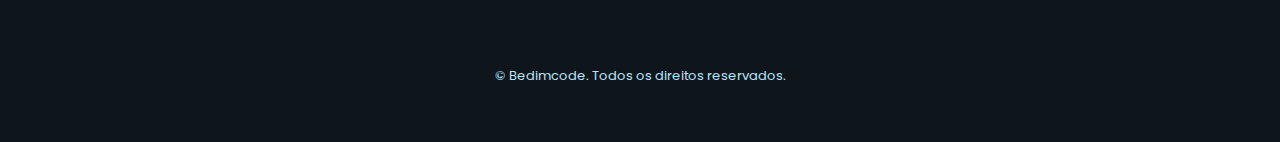
==== commit 3283d51f: "Corrigindo o link do telegram" ====
--- a/index.html
+++ b/index.html
@@ -2,23 +2,23 @@
     <html lang="pt-br">
     <head>
         <meta charset="UTF-8">
+        <meta name="viewport" content="width=device-width, initial-scale=1.0">
         <title>Anne Costa</title>
         <meta name="description" content="Sou uma desenvolvedora apaixonada por livros, arte, jogos e escritora de códigos-fonte.">
 
         <!-- Facebook Meta Tags -->
         <meta property="og:title" content="Anne Costa">
         <meta property="og:type" content="website">
-        <meta property="og:url" content="https://annecosta.github.com/">
+        <meta property="og:url" content="https://annecosta.github.io/">
         <meta property="og:image" content="https://i.imgur.com/bu3W9GA.jpg">
         <meta property="og:description" content="Sou uma desenvolvedora apaixonada por livros, arte, jogos e escritora de códigos-fonte.">
 
         <!-- Twitter Meta Tags -->
-        <meta name="twitter:card" content="summary">
-        <meta property="twitter:site" content="@annemustlive">
-        <meta name="twitter:title" content="Anne Costa">
-        <meta name="twitter:description" content="Sou uma desenvolvedora apaixonada por livros, arte, jogos e escritora de códigos-fonte.">
-        <meta property="twitter:creator" content="@annemustlive">
-        <meta name="twitter:image" content="https://i.imgur.com/bu3W9GA.jpg">      
+        <meta property="twitter:card" content="summary_large_image">
+        <meta property="twitter:url" content="https://annecosta.github.io/">
+        <meta property="twitter:title" content="Anne Costa">
+        <meta property="twitter:description" content="Sou uma desenvolvedora apaixonada por livros, arte, jogos e escritora de códigos-fonte.">
+        <meta property="twitter:image" content="https://i.imgur.com/bu3W9GA.jpg">      
         
         <link rel="stylesheet" href="https://unicons.iconscout.com/release/v4.0.0/css/line.css">
         <link rel="stylesheet" href="assets/css/swiper-bundle.min.css">
@@ -491,7 +491,7 @@
                         </div>
                     </div>
 
-                    <!-- Services 2 
+                     Services 2 
                     <div class="services__content">
                         <div>
                             <i class="uil uil-arrow services__icon"></i>
@@ -530,7 +530,7 @@
                         </div>
                     </div>
 
-                    <!-- Services 3 
+                     Services 3 
                     <div class="services__content">
                         <div>
                             <i class="uil uil-pen services__icon"></i>
@@ -766,7 +766,7 @@
 
                             <div>
                                 <h3 class="contact__title">Telegram</h3>
-                                <span class="contact__subtitle">https://t.me/unmannerly</span>
+                                <span class="contact__subtitle">https://t.me/fabiannecosta</span>
                             </div>
                         </div>
 
@@ -855,10 +855,6 @@
                         <a href="https://instagram.com/annemustlive/" target="_blank" rel="noopener noreferrer" class="footer__social">
                             <i class="uil uil-instagram"></i>
                         </a>
-
-                        <a href="https://twitter.com/annemustlive/" target="_blank" rel="noopener noreferrer" class="footer__social">
-                            <i class="uil uil-twitter-alt"></i>
-                        </a>
                     </div>
                 </div>
 
@@ -866,7 +862,7 @@
             </div>
         </footer>
         
-        <a href="/" class="scrollup" id="scroll-up">
+        <a href="#" class="scrollup" id="scroll-up">
             <i class="uil uil-arrow-up scrollup__icon"></i>
         </a>
 
